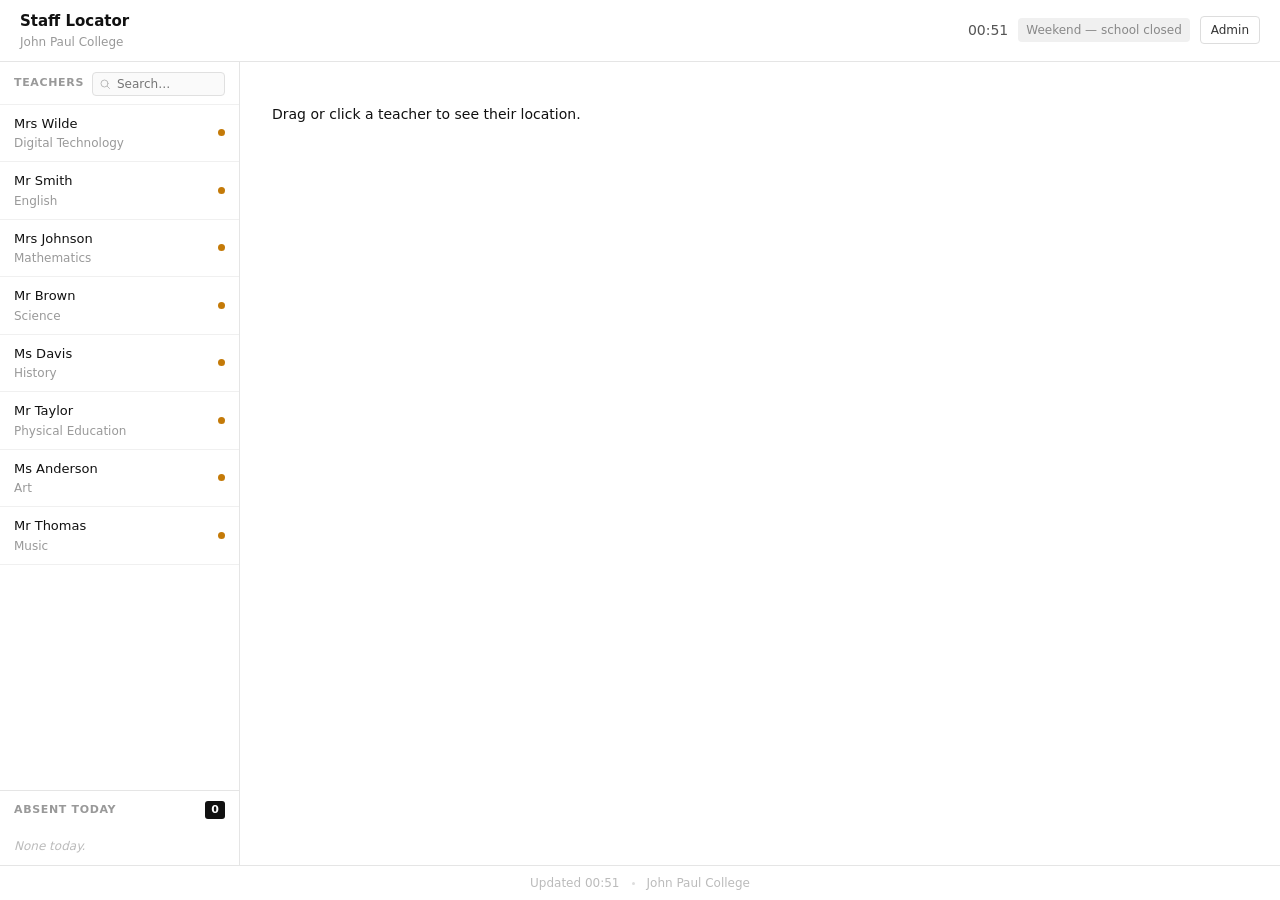
==== index.html @ c0e5c3fd "Add files via upload" ====
<!DOCTYPE html>
<html lang="en">
<head>
  <meta charset="UTF-8">
  <meta name="viewport" content="width=device-width, initial-scale=1.0">
  <title>Staff Locator — JPC</title>
  <link rel="stylesheet" href="styles.css">
</head>
<body>
  <header class="top-bar">
    <div class="brand">
      <h1>Staff Locator</h1>
      <p class="brand-sub">John Paul College</p>
    </div>
    <div class="top-actions">
      <span class="clock" id="clock">--:--</span>
      <span class="status-pill" id="period-status">Loading…</span>
      <a class="btn-admin" href="admin.html">Admin</a>
    </div>
  </header>

  <main class="layout">
    <section class="panel-left" aria-label="Faculty list">
      <div class="panel-head">
        <h2>Teachers</h2>
        <div class="search-wrap">
          <svg viewBox="0 0 24 24" width="12" height="12" fill="none" stroke="currentColor" stroke-width="2" stroke-linecap="round" stroke-linejoin="round"><circle cx="11" cy="11" r="7"/><path d="m21 21-4.3-4.3"/></svg>
          <input type="search" id="faculty-search" placeholder="Search…" aria-label="Search teachers">
        </div>
      </div>
      <ul class="faculty-list" id="faculty-list" role="list"></ul>

      <div class="absent-section">
        <div class="panel-head">
          <h2>Absent today</h2>
          <span class="count-pill" id="absent-count">0</span>
        </div>
        <ul class="absent-list" id="absent-list" role="list">
          <li class="absent-empty" id="absent-empty">None today.</li>
        </ul>
      </div>
    </section>

    <section class="panel-centre" aria-label="Teacher details" id="drop-zone">
      <div id="drop-empty">
        <p>Drag or click a teacher to see their location.</p>
      </div>
      <div class="detail-card" id="detail-card" hidden></div>
    </section>
  </main>

  <footer class="bottom-bar">
    <span>Updated <time id="updated-time">just now</time></span>
    <span class="dot" aria-hidden="true"></span>
    <span>John Paul College</span>
  </footer>

  <script src="data.js"></script>
  <script src="app.js"></script>
</body>
</html>
---- styles.css ----
*, *::before, *::after { box-sizing: border-box; }
html, body { margin: 0; padding: 0; }
body {
  font-family: system-ui, -apple-system, sans-serif;
  font-size: 14px;
  background: #fff;
  color: #111;
  min-height: 100vh;
  display: flex;
  flex-direction: column;
  line-height: 1.5;
}
h1, h2, h3 { margin: 0; font-weight: 600; }
ul { list-style: none; padding: 0; margin: 0; }
button { font-family: inherit; cursor: pointer; }
a { text-decoration: none; color: inherit; }

/* ─── Header ─── */
.top-bar {
  display: flex;
  align-items: center;
  justify-content: space-between;
  padding: 10px 20px;
  border-bottom: 1px solid #e5e5e5;
  gap: 12px;
}
.brand h1 { font-size: 15px; font-weight: 600; }
.brand-sub { font-size: 12px; color: #999; margin: 0; }
.brand-mark { display: none; }
.top-actions { display: flex; align-items: center; gap: 10px; }
.clock { font-size: 14px; color: #555; }

.status-pill {
  font-size: 12px;
  padding: 3px 8px;
  border-radius: 4px;
  background: #e8f5ee;
  color: #2a6e42;
  font-weight: 500;
}
.status-pill[data-state="break"] { background: #fdf3d8; color: #905a00; }
.status-pill[data-state="closed"] { background: #f0f0f0; color: #888; }

.btn-admin {
  display: inline-flex;
  align-items: center;
  gap: 5px;
  font-size: 12px;
  padding: 4px 10px;
  border: 1px solid #ddd;
  border-radius: 4px;
  color: #333;
  background: white;
  cursor: pointer;
}
.btn-admin:hover { background: #f5f5f5; }
.btn-admin svg { display: none; }

/* ─── Layout ─── */
.layout {
  display: flex;
  flex: 1;
  min-height: 0;
}

/* ─── Left panel ─── */
.panel-left {
  width: 240px;
  flex-shrink: 0;
  border-right: 1px solid #e5e5e5;
  display: flex;
  flex-direction: column;
}

.panel-head {
  display: flex;
  align-items: center;
  justify-content: space-between;
  padding: 10px 14px 8px;
  gap: 8px;
}
.panel-head h2 {
  font-size: 11px;
  font-weight: 600;
  color: #999;
  text-transform: uppercase;
  letter-spacing: 0.06em;
}

.search-wrap { position: relative; flex: 1; }
.search-wrap svg { position: absolute; left: 7px; top: 50%; transform: translateY(-50%); color: #bbb; }
.search-wrap input {
  width: 100%;
  padding: 4px 8px 4px 24px;
  border: 1px solid #e0e0e0;
  border-radius: 4px;
  font-size: 12px;
  font-family: inherit;
  color: #111;
  background: #fafafa;
}
.search-wrap input:focus { outline: none; border-color: #aaa; background: white; }

.faculty-list {
  flex: 1;
  overflow-y: auto;
  border-top: 1px solid #f0f0f0;
}

.faculty-card {
  display: flex;
  align-items: center;
  gap: 10px;
  padding: 9px 14px;
  border-bottom: 1px solid #f0f0f0;
  cursor: pointer;
  user-select: none;
  -webkit-user-select: none;
  touch-action: none;
}
.faculty-card:hover { background: #f7f7f7; }
.faculty-card.selected { background: #f0f0f0; }
.faculty-card.dragging { opacity: 0.35; pointer-events: none; }
.faculty-card-clone {
  position: fixed;
  z-index: 100;
  pointer-events: none;
  box-shadow: 0 4px 16px rgba(0,0,0,0.12);
  cursor: grabbing;
  background: white;
  border: 1px solid #e0e0e0;
  border-radius: 4px;
}

.fc-text { flex: 1; min-width: 0; }
.fc-name { font-weight: 500; font-size: 13px; margin: 0; }
.fc-subject { font-size: 12px; color: #999; margin: 1px 0 0; }
.fc-dot { width: 7px; height: 7px; border-radius: 50%; background: #2a6e42; flex-shrink: 0; }
.fc-dot[data-state="away"] { background: #c47a08; }
.fc-dot[data-state="absent"] { background: #dc2626; }

/* ─── Absent section (below teacher list) ─── */
.absent-section { border-top: 1px solid #e5e5e5; }

.absent-list { overflow-y: auto; }
.absent-card {
  display: flex;
  align-items: center;
  gap: 10px;
  padding: 8px 14px;
  border-bottom: 1px solid #f5f5f5;
}
.absent-card .fc-name { color: #dc2626; }
.absent-tag {
  margin-left: auto;
  font-size: 11px;
  color: #dc2626;
  font-weight: 500;
}
.absent-empty {
  padding: 10px 14px;
  font-size: 12px;
  color: #bbb;
  font-style: italic;
}

.count-pill {
  font-size: 11px;
  font-weight: 600;
  padding: 1px 6px;
  border-radius: 3px;
  background: #111;
  color: white;
}

/* ─── Detail panel ─── */
.panel-centre {
  flex: 1;
  padding: 28px 32px;
  transition: background 0.15s;
}
.panel-centre.dragover {
  background: #f5f8ff;
  outline: 2px dashed #2563eb;
  outline-offset: -8px;
}

.drop-empty {
  color: #bbb;
  font-size: 14px;
}
.drop-empty h2 { font-size: 14px; font-weight: 400; color: #bbb; margin-bottom: 4px; }
.drop-empty p { font-size: 13px; }
.drop-icon { display: none; }
.drop-empty-admin h2 { color: #bbb; font-size: 14px; font-weight: 400; text-transform: none; }
.drop-zone { display: flex; align-items: center; justify-content: center; }

.detail-card { max-width: 380px; animation: none; }
.detail-avatar { display: none; }
.detail-name { font-size: 20px; font-weight: 600; margin: 0 0 2px; }
.detail-subject { font-size: 13px; color: #999; margin: 0 0 14px; }
.detail-status-row { margin-bottom: 14px; }

.detail-pill {
  display: inline-block;
  padding: 3px 9px;
  border-radius: 4px;
  font-size: 12px;
  font-weight: 500;
  background: #e8f5ee;
  color: #2a6e42;
}
.detail-pill::before { display: none; }
.detail-pill[data-state="away"] { background: #fdf3d8; color: #905a00; }
.detail-pill[data-state="absent"] { background: #fef2f2; color: #dc2626; }

.detail-grid {
  display: flex;
  gap: 12px;
  margin-top: 2px;
}
.detail-tile {
  border: 1px solid #e5e5e5;
  border-radius: 6px;
  padding: 10px 14px;
  min-width: 90px;
}
.detail-tile .label {
  font-size: 10px;
  text-transform: uppercase;
  letter-spacing: 0.06em;
  color: #bbb;
  margin: 0 0 3px;
  font-weight: 600;
}
.detail-tile .value {
  font-size: 18px;
  font-weight: 600;
  margin: 0;
  color: #111;
}

.detail-actions { margin-top: 16px; }
.btn-clear {
  background: white;
  border: 1px solid #ddd;
  color: #888;
  padding: 5px 12px;
  border-radius: 4px;
  font-size: 12px;
}
.btn-clear:hover { background: #f5f5f5; }

/* ─── Footer ─── */
.bottom-bar {
  display: flex;
  align-items: center;
  justify-content: center;
  gap: 12px;
  padding: 8px;
  color: #bbb;
  font-size: 12px;
  border-top: 1px solid #e5e5e5;
}
.bottom-bar .dot { width: 3px; height: 3px; border-radius: 50%; background: #ddd; }

/* ─── Login ─── */
.admin-body { background: #111; color: white; }
.admin-body.logged-in { background: #fff; color: #111; }
.login-mark { display: none; }

.login-overlay {
  position: fixed;
  inset: 0;
  display: grid;
  place-items: center;
  background: #111;
  padding: 24px;
  z-index: 50;
}
.login-card {
  background: white;
  color: #111;
  padding: 28px 24px;
  border-radius: 6px;
  max-width: 340px;
  width: 100%;
  text-align: left;
  display: flex;
  flex-direction: column;
  gap: 12px;
}
.login-card h1 { font-size: 18px; text-align: center; }
.login-sub { font-size: 12px; color: #999; text-align: center; margin: -6px 0 4px; }
.field { display: flex; flex-direction: column; gap: 4px; }
.field span { font-size: 11px; font-weight: 600; color: #777; text-transform: uppercase; letter-spacing: 0.05em; }
.field input {
  padding: 8px 10px;
  border: 1px solid #ddd;
  border-radius: 4px;
  font-size: 14px;
  font-family: inherit;
  color: #111;
}
.field input:focus { outline: none; border-color: #555; }
.login-error { color: #dc2626; font-size: 12px; background: #fef2f2; padding: 7px 10px; border-radius: 4px; }
.login-hint { font-size: 11px; color: #bbb; text-align: center; }
.login-hint code { background: #f0f0f0; padding: 1px 4px; border-radius: 3px; font-size: 11px; }

/* ─── Buttons ─── */
.btn {
  display: inline-flex; align-items: center; gap: 6px;
  padding: 6px 12px;
  border-radius: 4px;
  font-size: 13px;
  font-weight: 500;
  border: 1px solid #ddd;
  cursor: pointer;
  background: white;
  color: #333;
}
.btn:hover { background: #f5f5f5; }
.btn-primary { background: #111; color: white; border-color: #111; width: 100%; justify-content: center; padding: 10px; font-size: 14px; }
.btn-primary:hover { background: #333; }
.btn-secondary { background: white; color: #333; border-color: #ddd; }
.btn-ghost { background: transparent; color: #777; border-color: #ddd; }
.btn-large { padding: 10px 16px; font-size: 14px; }
.btn svg { display: none; }

/* ─── Admin layout ─── */
.admin-bar { background: white; }
.brand-mark-admin { display: none; }
.admin-layout { flex: 1; display: flex; }
.admin-centre { padding: 16px; display: flex; flex-direction: column; }
.drop-zone-title { font-weight: 600; margin: 0 0 4px; }
.drop-zone-hint  { font-size: 12px; color: #bbb; margin: 0; }

.panel-right {
  width: 240px;
  flex-shrink: 0;
  border-left: 1px solid #e5e5e5;
  display: flex;
  flex-direction: column;
}
.panel-hint { font-size: 12px; color: #bbb; padding: 0 14px 8px; font-style: italic; }

.drop-zone-admin {
  flex: 1;
  border: 2px dashed #e0e0e0;
  border-radius: 6px;
  margin: 12px;
  display: flex;
  align-items: center;
  justify-content: center;
  text-align: center;
  color: #ccc;
  padding: 20px;
  transition: all 0.15s;
}
.drop-zone-admin.dragover {
  border-color: #dc2626;
  background: #fef2f2;
  color: #dc2626;
}

.remove-btn {
  background: transparent;
  border: none;
  color: #dc2626;
  font-size: 11px;
  padding: 2px 6px;
  border-radius: 3px;
  cursor: pointer;
  margin-left: auto;
}
.remove-btn:hover { background: #fef2f2; }

/* ─── Empty / helper states ─── */
.empty-hint {
  padding: 12px 14px;
  font-size: 12px;
  color: #bbb;
  font-style: italic;
}

.detail-away {
  font-size: 13px;
  color: #999;
  margin: 2px 0 0;
}

/* ─── Admin list helpers ─── */
.list-divider {
  padding: 8px 14px;
  font-size: 11px;
  font-weight: 600;
  color: #bbb;
  text-transform: uppercase;
  letter-spacing: .06em;
  border-top: 1px solid #e5e5e5;
  margin-top: 4px;
}

.faculty-card-absent { opacity: 0.5; }
.faculty-card-absent .fc-name { color: #dc2626; }

.btn-sm { font-size: 12px; padding: 4px 10px; }

.fc-actions { display: flex; align-items: center; gap: 6px; flex-shrink: 0; }

.btn-remove {
  padding: 3px 7px;
  font-size: 14px;
  line-height: 1;
  color: #dc2626;
  border-color: #fca5a5;
}
.btn-remove:hover { background: #fef2f2; border-color: #dc2626; }

/* ─── Add teacher form ─── */
.admin-add-section {
  margin-top: 16px;
  padding-top: 16px;
  border-top: 1px solid #e5e5e5;
}
.admin-section-heading {
  font-size: 11px;
  font-weight: 600;
  color: #999;
  text-transform: uppercase;
  letter-spacing: 0.06em;
  margin-bottom: 12px;
}
.add-teacher-form {
  display: flex;
  flex-direction: column;
  gap: 10px;
  max-width: 320px;
}

/* ─── Undo toast ─── */
#sl-toast {
  position: fixed;
  bottom: 20px;
  left: 50%;
  transform: translateX(-50%) translateY(80px);
  background: #111;
  color: white;
  padding: 10px 16px;
  border-radius: 6px;
  font-size: 13px;
  display: flex;
  align-items: center;
  gap: 12px;
  box-shadow: 0 4px 16px rgba(0,0,0,.2);
  transition: transform .2s ease;
  z-index: 200;
  pointer-events: none;
  white-space: nowrap;
}
#sl-toast.visible {
  transform: translateX(-50%) translateY(0);
  pointer-events: auto;
}
#sl-toast button {
  background: transparent;
  border: 1px solid rgba(255,255,255,.35);
  color: white;
  padding: 3px 8px;
  border-radius: 4px;
  font-size: 12px;
  cursor: pointer;
  font-family: inherit;
}
#sl-toast button:hover { background: rgba(255,255,255,.1); }

/* ─── Responsive ─── */
@media (max-width: 640px) {
  .top-bar { padding: 8px 12px; gap: 8px; }
  .brand-sub { display: none; }
  .clock { display: none; }

  .layout, .admin-layout { flex-direction: column; }
  .panel-left, .panel-right { width: 100%; border-right: none; border-left: none; border-bottom: 1px solid #e5e5e5; }
  .faculty-list { max-height: 40vh; }
  .absent-section { max-height: 30vh; overflow-y: auto; }
  .panel-centre { padding: 16px; }

  .admin-centre { overflow-y: auto; }
  .add-teacher-form { max-width: 100%; }
}

:focus-visible { outline: 2px solid #2563eb; outline-offset: 2px; }
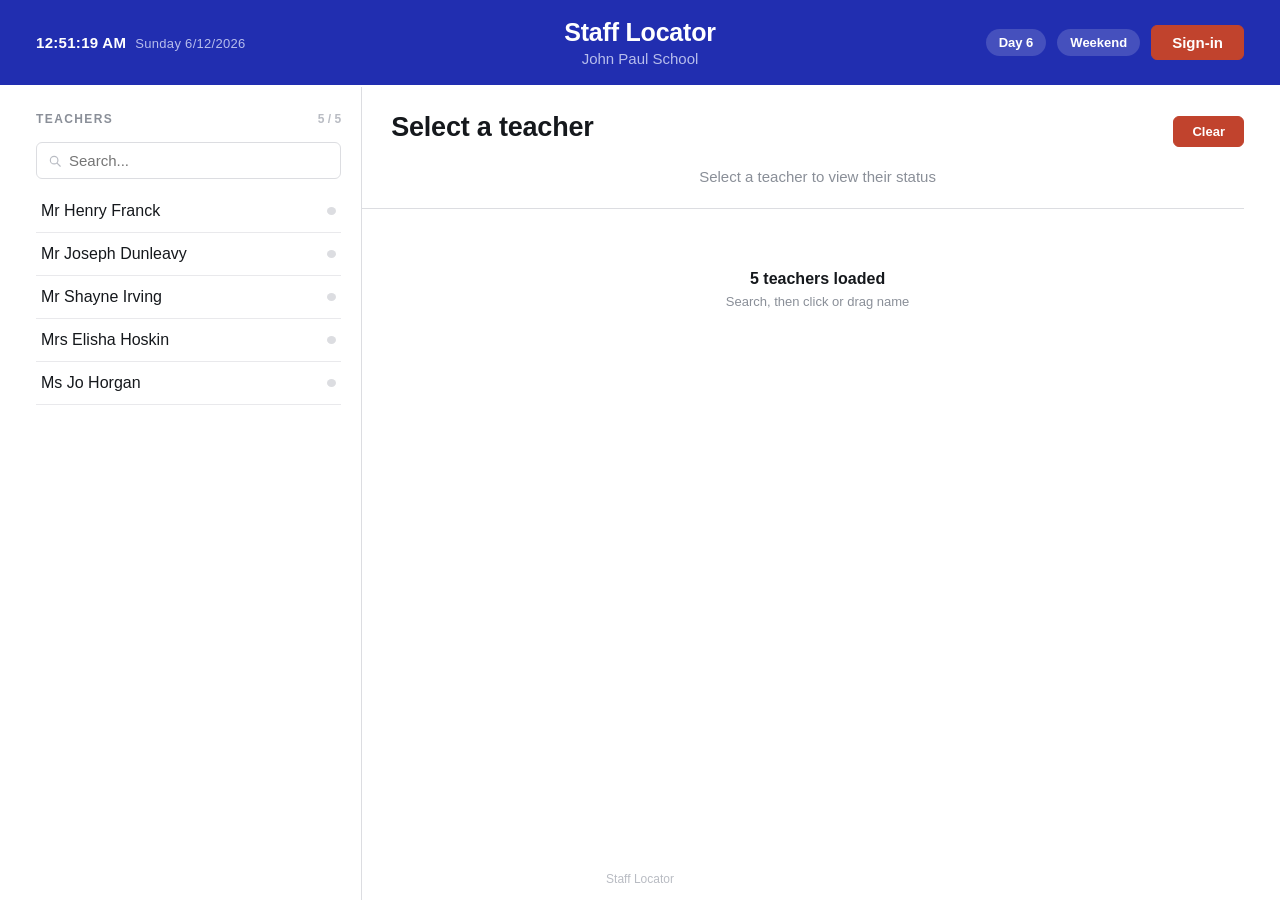
==== commit 334e59d4: "Add files via upload" ====
--- a/index.html
+++ b/index.html
@@ -1,61 +1,81 @@
 <!DOCTYPE html>
 <html lang="en">
 <head>
-  <meta charset="UTF-8">
-  <meta name="viewport" content="width=device-width, initial-scale=1.0">
-  <title>Staff Locator — JPC</title>
-  <link rel="stylesheet" href="styles.css">
+    <meta charset="UTF-8" />
+    <meta name="viewport" content="width=device-width, initial-scale=1.0" />
+    <title>Staff Locator</title>
+    <link rel="stylesheet" href="main.css" />
 </head>
+
 <body>
-  <header class="top-bar">
-    <div class="brand">
-      <h1>Staff Locator</h1>
-      <p class="brand-sub">John Paul College</p>
+    <div class="app-shell">
+        <!-- Header -->
+        <div class="header">
+            <div class="header-left">
+                <div class="header-clock">
+                    <span class="clock" id="liveClock">--:--:--</span>
+                    <span class="date" id="dayDateDisplay"></span>
+                </div>
+            </div>
+            <div class="header-center">
+                <h1>Staff Locator</h1>
+                <p class="header-sub">John Paul School</p>
+            </div>
+            <div class="header-right">
+                <span class="pill pill-neutral" id="headerDayBadge">Day –</span>
+                <span class="pill pill-neutral" id="headerStatusBadge">—</span>
+                <button class="login-btn" id="loginBtn">Login</button>
+            </div>
+        </div>
+
+        <div class="page-content">
+            <!-- Dashboard -->
+            <div class="dashboard">
+                <!-- Left Panel -->
+                <div class="teacher-panel">
+                    <div class="panel-title">
+                        Teachers
+                        <span class="count" id="teacherCount"></span>
+                    </div>
+                    <div class="search-box">
+                        <svg class="search-icon" viewBox="0 0 24 24" width="14" height="14" aria-hidden="true">
+                            <circle cx="10.5" cy="10.5" r="6.5" fill="none" stroke="currentColor" stroke-width="2" />
+                            <line x1="15.5" y1="15.5" x2="21" y2="21" stroke="currentColor" stroke-width="2" stroke-linecap="round" />
+                        </svg>
+                        <input type="text" id="searchInput" placeholder="Search..." />
+                        <button class="clear" id="clearSearchBtn">×</button>
+                    </div>
+                    <div class="teacher-list" id="teacherListContainer">
+                        <div class="loading">Loading teachers...</div>
+                    </div>
+                </div>
+
+                <!-- Right Panel -->
+                <div class="timetable-panel" id="dropZonePanel">
+                    <div class="timetable-header">
+                        <div class="selected" id="selectedTeacherName">Select a teacher</div>
+                        <button class="clear-btn" id="clearListBtn">Clear</button>
+                    </div>
+
+                    <div class="status" id="statusDisplay">
+                        <div class="empty">Select a teacher to view their status</div>
+                    </div>
+
+                    <div class="timetable-list" id="timetableView">
+                        <div class="drop-msg">
+                            <div class="main">Click or drag a teacher to view timetable</div>
+                        </div>
+                    </div>
+                </div>
+            </div>
+
+            <!-- Footer -->
+            <footer>
+                Staff Locator
+            </footer>
+        </div>
     </div>
-    <div class="top-actions">
-      <span class="clock" id="clock">--:--</span>
-      <span class="status-pill" id="period-status">Loading…</span>
-      <a class="btn-admin" href="admin.html">Admin</a>
-    </div>
-  </header>
 
-  <main class="layout">
-    <section class="panel-left" aria-label="Faculty list">
-      <div class="panel-head">
-        <h2>Teachers</h2>
-        <div class="search-wrap">
-          <svg viewBox="0 0 24 24" width="12" height="12" fill="none" stroke="currentColor" stroke-width="2" stroke-linecap="round" stroke-linejoin="round"><circle cx="11" cy="11" r="7"/><path d="m21 21-4.3-4.3"/></svg>
-          <input type="search" id="faculty-search" placeholder="Search…" aria-label="Search teachers">
-        </div>
-      </div>
-      <ul class="faculty-list" id="faculty-list" role="list"></ul>
-
-      <div class="absent-section">
-        <div class="panel-head">
-          <h2>Absent today</h2>
-          <span class="count-pill" id="absent-count">0</span>
-        </div>
-        <ul class="absent-list" id="absent-list" role="list">
-          <li class="absent-empty" id="absent-empty">None today.</li>
-        </ul>
-      </div>
-    </section>
-
-    <section class="panel-centre" aria-label="Teacher details" id="drop-zone">
-      <div id="drop-empty">
-        <p>Drag or click a teacher to see their location.</p>
-      </div>
-      <div class="detail-card" id="detail-card" hidden></div>
-    </section>
-  </main>
-
-  <footer class="bottom-bar">
-    <span>Updated <time id="updated-time">just now</time></span>
-    <span class="dot" aria-hidden="true"></span>
-    <span>John Paul College</span>
-  </footer>
-
-  <script src="data.js"></script>
-  <script src="app.js"></script>
+    <script src="main.js"></script>
 </body>
 </html>
--- a/main.css
+++ b/main.css
@@ -0,0 +1,742 @@
+:root {
+    --page-bg: #212eb0;
+    --on-blue-text: #ffffff;
+    --on-blue-muted: #b7bdec;
+
+    --card-bg: #ffffff;
+    --text: #15181c;
+    --muted: #8a8f98;
+    --faint: #b9bcc3;
+    --line: #e9e9ec;
+    --line-strong: #dcdde1;
+
+    --blue-bg: #e8f0fe;
+    --blue-text: #2856c7;
+
+    --green-bg: #e3f6ea;
+    --green-text: #1f8a4c;
+
+    --amber-bg: #fdf1d9;
+    --amber-text: #a9711a;
+
+    --red-bg: #fde6e2;
+    --red-text: #c1432d;
+
+    --neutral-bg: #f1f1f3;
+
+    --radius: 6px;
+    --pc-pad-x: 36px;
+    --font: Arial, Helvetica, sans-serif;
+}
+
+* {
+    margin: 0;
+    padding: 0;
+    box-sizing: border-box;
+}
+
+html,
+body {
+    height: 100%;
+}
+
+html {
+    background: #ffffff;
+}
+
+body {
+    background: #ffffff;
+    font-family: var(--font);
+    padding: 0;
+    margin: 0;
+    color: var(--text);
+}
+
+.app-shell {
+    position: fixed;
+    top: 0;
+    left: 0;
+    right: 0;
+    bottom: 0;
+    display: flex;
+    flex-direction: column;
+    background: #ffffff;
+    overflow-y: auto;
+}
+
+.page-content {
+    position: relative;
+    flex: 1;
+    display: flex;
+    flex-direction: column;
+    min-height: 0;
+    padding: 0 var(--pc-pad-x) 0;
+}
+
+/* ===== HEADER ===== */
+.header {
+    display: flex;
+    justify-content: space-between;
+    align-items: center;
+    flex-shrink: 0;
+    background: var(--page-bg);
+    color: var(--on-blue-text);
+    padding: 18px 36px;
+    border-bottom: 2px solid #ffffff;
+}
+.header-left {
+    display: flex;
+    align-items: center;
+    gap: 11px;
+    flex: 1;
+}
+.header-clock {
+    display: flex;
+    align-items: baseline;
+    gap: 9px;
+}
+.header-clock .clock {
+    font-size: 15px;
+    font-weight: 600;
+    letter-spacing: 0.3px;
+    color: var(--on-blue-text);
+}
+.header-clock .date {
+    font-size: 13px;
+    font-weight: 400;
+    letter-spacing: 0.3px;
+    color: var(--on-blue-muted);
+}
+.header-center {
+    flex: 1;
+    text-align: center;
+}
+.header-center h1 {
+    font-size: 25px;
+    font-weight: 800;
+    letter-spacing: -0.2px;
+    color: var(--on-blue-text);
+}
+.header-center .header-sub {
+    font-size: 15px;
+    color: var(--on-blue-muted);
+    margin-top: 3px;
+}
+.header-right {
+    flex: 1;
+    display: flex;
+    justify-content: flex-end;
+    align-items: center;
+    gap: 11px;
+}
+.pill {
+    font-size: 13px;
+    font-weight: 600;
+    padding: 6px 13px;
+    border-radius: 14px;
+    white-space: nowrap;
+}
+.pill-neutral { background: rgba(255, 255, 255, 0.16); color: var(--on-blue-text); }
+.pill-amber { background: var(--amber-bg); color: var(--amber-text); }
+.pill-green { background: var(--green-bg); color: var(--green-text); }
+.pill-red { background: var(--red-bg); color: var(--red-text); }
+.login-btn {
+    background: var(--red-text);
+    color: #ffffff;
+    border: 1px solid var(--red-text);
+    padding: 8px 20px;
+    border-radius: var(--radius);
+    font-size: 15px;
+    font-weight: 600;
+    cursor: pointer;
+    font-family: var(--font);
+    transition: opacity 0.15s ease;
+}
+.login-btn:hover {
+    opacity: 0.85;
+}
+
+/* ===== DASHBOARD ===== */
+.dashboard {
+    display: flex;
+    gap: 0;
+    flex: 1;
+    min-height: 0;
+}
+
+/* ===== LEFT PANEL ===== */
+.teacher-panel {
+    flex: 0 0 27%;
+    min-width: 224px;
+    display: flex;
+    flex-direction: column;
+    overflow: hidden;
+    border-right: 1px solid var(--line-strong);
+    padding-top: 25px;
+    padding-right: 20px;
+    padding-bottom: 36px;
+    color: var(--text);
+}
+.panel-title {
+    padding: 0 0 16px;
+    font-weight: 700;
+    font-size: 12px;
+    letter-spacing: 1.4px;
+    text-transform: uppercase;
+    color: var(--muted);
+    display: flex;
+    justify-content: space-between;
+    align-items: center;
+    flex-shrink: 0;
+}
+.panel-title .count {
+    font-size: 12px;
+    font-weight: 600;
+    letter-spacing: 0;
+    text-transform: none;
+    color: var(--faint);
+}
+.search-box {
+    margin-bottom: 11px;
+    display: flex;
+    align-items: center;
+    gap: 7px;
+    border: 1px solid var(--line-strong);
+    border-radius: var(--radius);
+    padding: 0 11px;
+    flex-shrink: 0;
+}
+.search-box .search-icon {
+    color: var(--faint);
+    flex-shrink: 0;
+}
+.search-box input {
+    flex: 1;
+    padding: 9px 0;
+    font-size: 15px;
+    border: none;
+    outline: none;
+    font-family: var(--font);
+    background: transparent;
+    color: var(--text);
+}
+.search-box .clear {
+    background: transparent;
+    border: none;
+    color: var(--faint);
+    cursor: pointer;
+    font-size: 18px;
+    display: none;
+}
+.search-box .clear.visible {
+    display: block;
+}
+.teacher-list {
+    flex: 1;
+    overflow-y: auto;
+}
+.teacher-list::-webkit-scrollbar {
+    width: 5px;
+}
+.teacher-list::-webkit-scrollbar-thumb {
+    background: var(--line-strong);
+    border-radius: 4px;
+}
+
+/* ===== TEACHER ITEMS ===== */
+.teacher {
+    padding: 12px 5px;
+    cursor: pointer;
+    border-bottom: 1px solid var(--line);
+    display: flex;
+    align-items: center;
+    gap: 9px;
+    font-size: 16px;
+}
+.teacher:hover {
+    background: #fafafb;
+}
+.teacher.active {
+    background: #fafafb;
+}
+.teacher.active .name {
+    font-weight: 700;
+}
+.teacher.absent .name {
+    text-decoration: line-through;
+    color: var(--red-text);
+}
+.teacher .drag {
+    display: none;
+}
+.teacher .name {
+    flex: 1;
+    font-weight: 500;
+}
+
+/* ===== STATUS DOT ===== */
+.status-dot {
+    width: 9px;
+    height: 8px;
+    border-radius: 50%;
+    flex-shrink: 0;
+    background: var(--faint);
+}
+.status-dot.teaching { background: #2fab63; }
+.status-dot.free { background: var(--line-strong); }
+.status-dot.away { background: #e0a328; }
+.status-dot.absent { background: var(--red-text); }
+.status-dot.weekend,
+.status-dot.not-timetabled { background: var(--line-strong); }
+
+/* ===== TOGGLE ===== */
+.toggle-sm {
+    background: transparent;
+    border: 1px solid var(--line-strong);
+    border-radius: 4px;
+    padding: 0 7px;
+    cursor: pointer;
+    font-size: 11px;
+    color: var(--muted);
+}
+.toggle-sm:hover {
+    background: var(--neutral-bg);
+}
+.toggle-sm.absent {
+    background: var(--red-bg);
+    border-color: var(--red-text);
+    color: var(--red-text);
+}
+
+/* ===== RIGHT PANEL ===== */
+.timetable-panel {
+    flex: 1;
+    display: flex;
+    flex-direction: column;
+    overflow: hidden;
+    --tp-pad-left: 29px;
+    padding-top: 25px;
+    padding-left: var(--tp-pad-left);
+    padding-bottom: 36px;
+    color: var(--text);
+}
+.timetable-header {
+    padding-bottom: 16px;
+    display: flex;
+    justify-content: space-between;
+    align-items: baseline;
+    flex-shrink: 0;
+}
+.timetable-header .selected {
+    font-size: 27px;
+    font-weight: 800;
+    letter-spacing: -0.2px;
+}
+.timetable-header .clear-btn {
+    background: var(--red-text);
+    color: #ffffff;
+    border: 1px solid var(--red-text);
+    padding: 7px 18px;
+    border-radius: var(--radius);
+    font-size: 13px;
+    font-weight: 600;
+    cursor: pointer;
+    font-family: var(--font);
+}
+.timetable-header .clear-btn:hover {
+    opacity: 0.85;
+}
+
+/* ===== STATUS DISPLAY ===== */
+.status {
+    margin: 0 calc(-1 * var(--pc-pad-x)) 0 calc(-1 * var(--tp-pad-left));
+    padding: 0 var(--pc-pad-x) 18px var(--tp-pad-left);
+    border-bottom: 1px solid var(--line-strong);
+    flex-shrink: 0;
+    min-height: 40px;
+}
+.status .empty {
+    color: var(--muted);
+    font-size: 15px;
+    padding: 5px 0;
+}
+.status .badge-lg {
+    display: inline-block;
+    padding: 7px 18px;
+    border-radius: 16px;
+    font-weight: 600;
+    font-size: 15px;
+}
+.status .details {
+    display: flex;
+    gap: 27px;
+    margin-top: 13px;
+    flex-wrap: wrap;
+}
+.status .details .item {
+    display: flex;
+    flex-direction: column;
+    gap: 4px;
+}
+.status .details .item .label {
+    font-size: 11px;
+    font-weight: 700;
+    color: var(--faint);
+    text-transform: uppercase;
+    letter-spacing: 0.8px;
+}
+.status .details .item .value.class {
+    font-size: 17px;
+    font-weight: 700;
+}
+.status .details .item .value.room {
+    display: inline-block;
+    font-size: 15px;
+    font-weight: 600;
+    background: var(--blue-bg);
+    color: var(--blue-text);
+    padding: 4px 12px;
+    border-radius: 12px;
+}
+.status .msg {
+    font-size: 15px;
+    color: var(--muted);
+    margin-top: 9px;
+}
+
+/* ===== TIMETABLE LIST ===== */
+.timetable-list {
+    flex: 1;
+    overflow-y: auto;
+    padding-top: 16px;
+}
+.timetable-list::-webkit-scrollbar {
+    width: 5px;
+}
+.timetable-list::-webkit-scrollbar-thumb {
+    background: var(--line-strong);
+    border-radius: 4px;
+}
+.day-header {
+    font-size: 12px;
+    font-weight: 700;
+    letter-spacing: 1.4px;
+    text-transform: uppercase;
+    color: var(--faint);
+    padding-bottom: 11px;
+}
+
+/* ===== LESSON ROWS ===== */
+.lesson {
+    display: grid;
+    grid-template-columns: 94px 123px 1fr auto auto;
+    gap: 11px;
+    align-items: center;
+    margin: 0 calc(-1 * var(--pc-pad-x)) 0 calc(-1 * var(--tp-pad-left));
+    padding: 11px var(--pc-pad-x) 11px var(--tp-pad-left);
+    border-bottom: 1px solid var(--line);
+    font-size: 16px;
+}
+.lesson:last-child {
+    border-bottom: none;
+}
+.lesson .period {
+    font-weight: 600;
+    font-size: 15px;
+}
+.lesson .time {
+    color: var(--faint);
+    font-size: 13px;
+}
+.lesson .class {
+    font-weight: 600;
+}
+.lesson .room {
+    display: inline-block;
+    font-size: 13px;
+    font-weight: 600;
+    background: var(--blue-bg);
+    color: var(--blue-text);
+    padding: 3px 11px;
+    border-radius: 10px;
+    justify-self: start;
+}
+.lesson .break {
+    color: var(--faint);
+    font-style: italic;
+    font-weight: 400;
+}
+.lesson .class.is-free,
+.lesson .room.is-free {
+    color: var(--faint);
+    font-weight: 400;
+}
+.lesson .cur-badge {
+    background: var(--green-bg);
+    color: var(--green-text);
+    padding: 3px 11px;
+    border-radius: 10px;
+    font-size: 12px;
+    font-weight: 700;
+}
+.lesson.absent {
+    opacity: 0.55;
+}
+.lesson .away-badge {
+    background: var(--red-bg);
+    color: var(--red-text);
+    padding: 3px 11px;
+    border-radius: 10px;
+    font-size: 12px;
+    font-weight: 700;
+}
+
+/* ===== PERIOD PICKER ===== */
+.period-picker {
+    padding-top: 5px;
+}
+.period-picker-label {
+    font-size: 15px;
+    color: var(--muted);
+    margin-bottom: 13px;
+}
+.period-grid {
+    display: grid;
+    grid-template-columns: repeat(auto-fill, minmax(134px, 1fr));
+    gap: 9px;
+}
+.period-chip {
+    display: flex;
+    align-items: center;
+    gap: 9px;
+    background: var(--card-bg);
+    border: 1px solid var(--line-strong);
+    border-radius: var(--radius);
+    padding: 10px 13px;
+    font-size: 15px;
+    font-weight: 600;
+    font-family: var(--font);
+    color: var(--text);
+    cursor: pointer;
+    text-align: left;
+}
+.period-chip:hover {
+    background: var(--neutral-bg);
+}
+.period-chip .chip-check {
+    width: 18px;
+    height: 16px;
+    border-radius: 4px;
+    border: 1px solid var(--line-strong);
+    flex-shrink: 0;
+    display: flex;
+    align-items: center;
+    justify-content: center;
+    font-size: 12px;
+    color: #fff;
+}
+.period-chip.absent {
+    background: var(--red-bg);
+    border-color: var(--red-text);
+    color: var(--red-text);
+}
+.period-chip.absent .chip-check {
+    background: var(--red-text);
+    border-color: var(--red-text);
+}
+.period-picker-actions {
+    display: flex;
+    gap: 18px;
+    margin-top: 16px;
+}
+.link-btn {
+    background: transparent;
+    border: none;
+    color: var(--blue-text);
+    font-size: 15px;
+    font-weight: 600;
+    font-family: var(--font);
+    cursor: pointer;
+    padding: 0;
+}
+.link-btn:hover {
+    text-decoration: underline;
+}
+
+/* ===== DROP ZONE ===== */
+.drop-highlight {
+    background: var(--green-bg);
+}
+.drop-msg {
+    text-align: center;
+    padding: 45px 18px;
+    color: var(--muted);
+}
+.drop-msg .main {
+    font-size: 16px;
+    font-weight: 600;
+    color: var(--text);
+}
+.drop-msg .sub {
+    font-size: 13px;
+    margin-top: 6px;
+    color: var(--muted);
+}
+
+/* ===== FOOTER ===== */
+footer {
+    position: absolute;
+    left: 0;
+    right: 0;
+    bottom: 9px;
+    text-align: center;
+    padding: 5px;
+    font-size: 12px;
+    color: var(--faint);
+    pointer-events: none;
+}
+
+/* ===== MISC ===== */
+.loading,
+.no-results,
+.empty {
+    text-align: center;
+    padding: 27px;
+    color: var(--muted);
+    font-size: 15px;
+}
+
+/* ===== RESPONSIVE ===== */
+@media (max-width: 800px) {
+    :root {
+        --pc-pad-x: 20px;
+    }
+    .page-content {
+        padding: 18px var(--pc-pad-x);
+    }
+    .header {
+        padding: 16px 20px;
+    }
+    .header-clock .date {
+        display: none;
+    }
+    .header-center h1 {
+        font-size: 21px;
+    }
+    .teacher-panel {
+        flex: 0 0 32%;
+        min-width: 179px;
+    }
+    .lesson {
+        grid-template-columns: 72px 90px 1fr auto;
+        font-size: 15px;
+    }
+    .timetable-header .selected {
+        font-size: 21px;
+    }
+}
+
+@media (max-width: 650px) {
+    :root {
+        --pc-pad-x: 16px;
+    }
+    body {
+        padding: 0;
+    }
+    .page-content {
+        padding: 16px;
+    }
+    .header {
+        padding: 16px;
+        flex-wrap: wrap;
+        justify-content: center;
+        gap: 7px;
+    }
+    .header-left {
+        order: 1;
+        flex: 0 0 auto;
+    }
+    .header-center {
+        order: 0;
+        flex: 0 0 100%;
+    }
+    .header-right {
+        order: 2;
+        flex: 0 0 auto;
+        flex-wrap: wrap;
+        gap: 9px;
+    }
+    .header-clock .date {
+        display: none;
+    }
+    .dashboard {
+        flex-direction: column;
+        flex: none;
+        min-height: 450px;
+        gap: 16px;
+    }
+    .teacher-panel {
+        flex: none;
+        max-height: 200px;
+        min-width: auto;
+        border-right: none;
+        border-bottom: 1px solid var(--line-strong);
+        padding-right: 0;
+        padding-bottom: 16px;
+    }
+    .timetable-panel {
+        flex: none;
+        min-height: 280px;
+        --tp-pad-left: 0px;
+        padding-left: 0;
+        padding-top: 16px;
+    }
+    .timetable-header {
+        flex-direction: column;
+        gap: 9px;
+        align-items: flex-start;
+    }
+    .timetable-header .selected {
+        font-size: 20px;
+    }
+    .status .details {
+        gap: 16px;
+    }
+    .lesson {
+        grid-template-columns: 56px 72px 1fr auto;
+        gap: 7px;
+        font-size: 13px;
+        padding: 9px 0;
+    }
+    .teacher-list {
+        max-height: 130px;
+    }
+    .drop-msg {
+        padding: 25px 13px;
+    }
+    .teacher {
+        padding: 10px 3px;
+        font-size: 15px;
+    }
+    footer {
+        font-size: 11px;
+    }
+}
+
+@media (max-width: 400px) {
+    .status .details {
+        flex-direction: column;
+        gap: 9px;
+    }
+    .timetable-header .selected {
+        font-size: 18px;
+    }
+    .lesson {
+        grid-template-columns: 45px 60px 1fr auto;
+        gap: 6px;
+        font-size: 12px;
+    }
+    .header-center h1 {
+        font-size: 19px;
+    }
+}
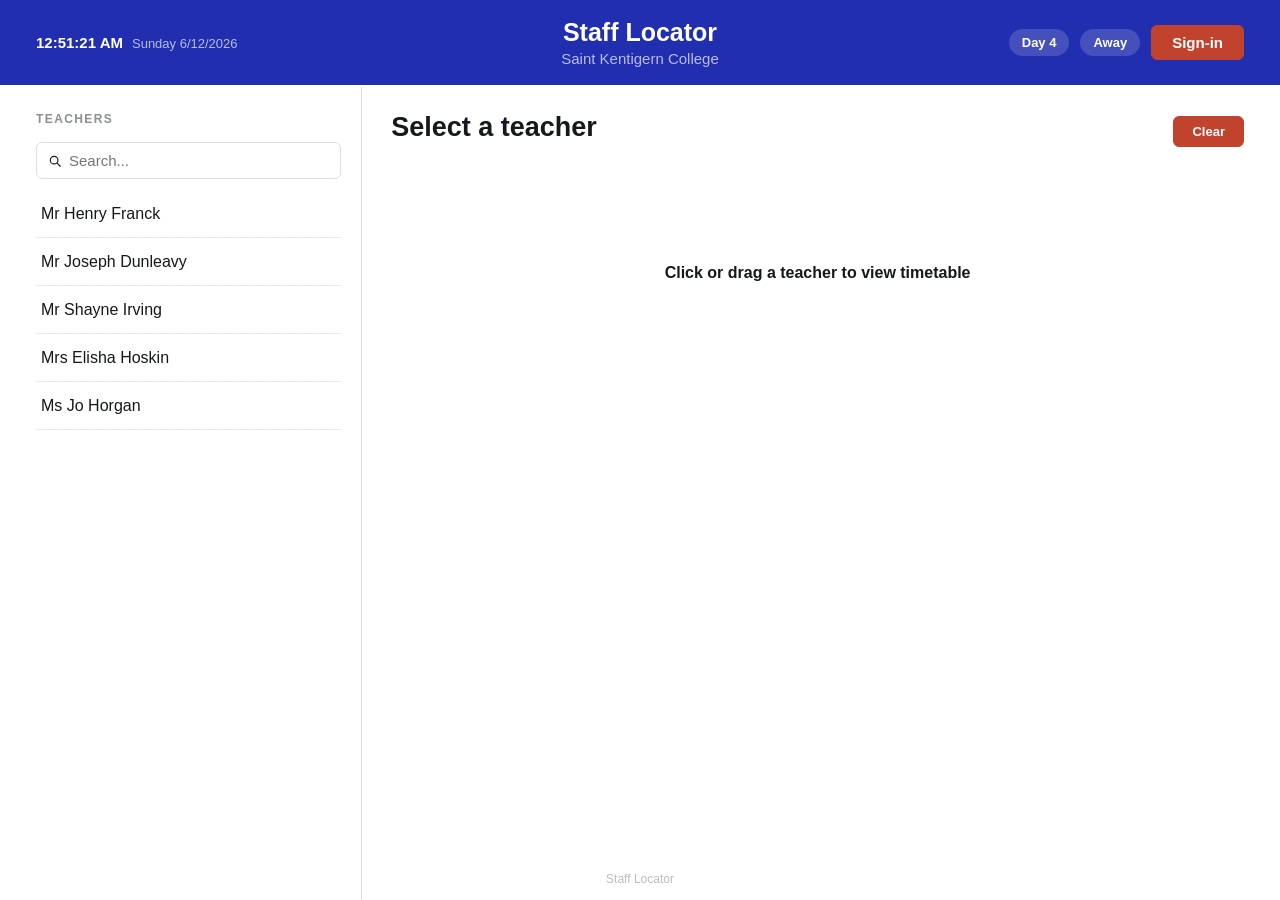
==== commit c960c22a: "Add files via upload" ====
--- a/index.html
+++ b/index.html
@@ -1,26 +1,36 @@
 <!DOCTYPE html>
 <html lang="en">
 <head>
+    <!-- encoding method -->
     <meta charset="UTF-8" />
+    <!-- settings for the responsive size-->
     <meta name="viewport" content="width=device-width, initial-scale=1.0" />
+    <!-- title-->
     <title>Staff Locator</title>
-    <link rel="stylesheet" href="main.css" />
+    <!-- link for css-->
+    <link rel="stylesheet" href="index.css" />
 </head>
 
 <body>
+    <!-- main container -->
     <div class="app-shell">
         <!-- Header -->
         <div class="header">
+            <!-- left side of header:clock -->
             <div class="header-left">
                 <div class="header-clock">
                     <span class="clock" id="liveClock">--:--:--</span>
                     <span class="date" id="dayDateDisplay"></span>
                 </div>
             </div>
+
+            <!-- center of header:school name and title -->
             <div class="header-center">
                 <h1>Staff Locator</h1>
-                <p class="header-sub">John Paul School</p>
+                <p class="header-sub">Saint Kentigern College</p>
             </div>
+
+            <!-- right side of hearer: status and login -->
             <div class="header-right">
                 <span class="pill pill-neutral" id="headerDayBadge">Day –</span>
                 <span class="pill pill-neutral" id="headerStatusBadge">—</span>
@@ -28,14 +38,13 @@
             </div>
         </div>
 
+        <!-- main content -->
         <div class="page-content">
-            <!-- Dashboard -->
             <div class="dashboard">
-                <!-- Left Panel -->
+                <!-- left side: teachers list -->
                 <div class="teacher-panel">
                     <div class="panel-title">
                         Teachers
-                        <span class="count" id="teacherCount"></span>
                     </div>
                     <div class="search-box">
                         <svg class="search-icon" viewBox="0 0 24 24" width="14" height="14" aria-hidden="true">
@@ -50,17 +59,20 @@
                     </div>
                 </div>
 
-                <!-- Right Panel -->
+                <!-- left side: teachers timetable -->
                 <div class="timetable-panel" id="dropZonePanel">
+                    <!-- teachers timetable header and clear button -->
                     <div class="timetable-header">
                         <div class="selected" id="selectedTeacherName">Select a teacher</div>
                         <button class="clear-btn" id="clearListBtn">Clear</button>
                     </div>
 
+                    <!-- teacher's current status-->
                     <div class="status" id="statusDisplay">
-                        <div class="empty">Select a teacher to view their status</div>
+
                     </div>
 
+                    <!-- teachers timetable-->
                     <div class="timetable-list" id="timetableView">
                         <div class="drop-msg">
                             <div class="main">Click or drag a teacher to view timetable</div>
@@ -76,6 +88,7 @@
         </div>
     </div>
 
-    <script src="main.js"></script>
+    <!-- javascript link-->
+    <script src="index.js"></script>
 </body>
 </html>
--- a/index.css
+++ b/index.css
@@ -0,0 +1,820 @@
+/* ============================================================
+   COLORS AND SETTINGS
+   ============================================================ */
+:root {
+    /* Main colors */
+    --page-bg: #212eb0;
+    --on-blue-text: #ffffff;
+    --on-blue-muted: #b7bdec;
+
+    /* Text and backgrounds */
+    --card-bg: #ffffff;
+    --text: #15181c;
+    --muted: #8a8f98;
+    --faint: #b9bcc3;
+    --line: #e9e9ec;
+    --line-strong: #dcdde1;
+
+    /* Status colors */
+    --blue-bg: #e8f0fe;
+    --blue-text: #2856c7;
+    --green-bg: #e3f6ea;
+    --green-text: #1f8a4c;
+    --red-bg: #fde6e2;
+    --red-text: #c1432d;
+    --neutral-bg: #f1f1f3;
+    --neutral-text: #5a5f6b;
+
+    /* Sizes */
+    --radius: 6px;
+    --pc-pad-x: 36px;
+    --font: Arial, Helvetica, sans-serif;
+}
+
+/* ============================================================
+   RESET - Remove default browser styles
+   ============================================================ */
+* {
+    margin: 0;
+    padding: 0;
+    box-sizing: border-box;
+}
+
+/* ============================================================
+   BODY - Page background
+   ============================================================ */
+html,
+body {
+    height: 100%;
+    background: #ffffff;
+    font-family: var(--font);
+    color: var(--text);
+}
+
+/* ============================================================
+   APP SHELL - Main container
+   ============================================================ */
+.app-shell {
+    position: fixed;
+    top: 0;
+    left: 0;
+    right: 0;
+    bottom: 0;
+    display: flex;
+    flex-direction: column;
+    background: #ffffff;
+    overflow-y: auto;
+}
+
+.page-content {
+    flex: 1;
+    display: flex;
+    flex-direction: column;
+    padding: 0 var(--pc-pad-x);
+}
+
+/* ============================================================
+   HEADER - Top blue bar
+   ============================================================ */
+.header {
+    display: flex;
+    justify-content: space-between;
+    align-items: center;
+    flex-shrink: 0;
+    background: var(--page-bg);
+    color: var(--on-blue-text);
+    padding: 18px 36px;
+    border-bottom: 2px solid #ffffff;
+}
+
+.header-left,
+.header-center,
+.header-right {
+    flex: 1;
+    display: flex;
+    align-items: center;
+}
+
+.header-left {
+    gap: 11px;
+}
+
+.header-center {
+    justify-content: center;
+    flex-direction: column;
+    text-align: center;
+}
+
+.header-right {
+    justify-content: flex-end;
+    gap: 11px;
+}
+
+.header-clock {
+    display: flex;
+    align-items: baseline;
+    gap: 9px;
+}
+
+.header-clock .clock {
+    font-size: 15px;
+    font-weight: 600;
+}
+
+.header-clock .date {
+    font-size: 13px;
+    color: var(--on-blue-muted);
+}
+
+.header-center h1 {
+    font-size: 25px;
+    font-weight: 800;
+}
+
+.header-center .header-sub {
+    font-size: 15px;
+    color: var(--on-blue-muted);
+    margin-top: 3px;
+}
+
+/* ============================================================
+   PILLS - Small badges
+   ============================================================ */
+.pill {
+    font-size: 13px;
+    font-weight: 600;
+    padding: 6px 13px;
+    border-radius: 14px;
+    white-space: nowrap;
+}
+
+.pill-neutral {
+    background: rgba(255, 255, 255, 0.16);
+    color: var(--on-blue-text);
+}
+
+.pill-green {
+    background: var(--green-bg);
+    color: var(--green-text);
+}
+
+.pill-red {
+    background: var(--red-bg);
+    color: var(--red-text);
+}
+
+.pill-amber {
+    background: #fdf1d9;
+    color: #a9711a;
+}
+
+/* ============================================================
+   LOGIN BUTTON
+   ============================================================ */
+.login-btn {
+    background: var(--red-text);
+    color: #ffffff;
+    border: 1px solid var(--red-text);
+    padding: 8px 20px;
+    border-radius: var(--radius);
+    font-size: 15px;
+    font-weight: 600;
+    cursor: pointer;
+    font-family: var(--font);
+}
+
+
+/* ============================================================
+   DASHBOARD - Two columns
+   ============================================================ */
+.dashboard {
+    display: flex;
+    gap: 0;
+    flex: 1;
+    min-height: 0;
+}
+
+/* ============================================================
+   LEFT PANEL - Teacher list
+   ============================================================ */
+.teacher-panel {
+    flex: 0 0 27%;
+    min-width: 224px;
+    display: flex;
+    flex-direction: column;
+    border-right: 1px solid var(--line-strong);
+    padding: 25px 20px 36px 0;
+    height: 100%;
+    overflow: hidden;
+}
+
+.panel-title {
+    font-weight: 700;
+    font-size: 12px;
+    letter-spacing: 1.4px;
+    text-transform: uppercase;
+    color: var(--muted);
+    padding-bottom: 16px;
+    flex-shrink: 0;
+}
+
+/* Search box */
+.search-box {
+    display: flex;
+    align-items: center;
+    gap: 7px;
+    border: 1px solid var(--line-strong);
+    border-radius: var(--radius);
+    padding: 0 11px;
+    margin-bottom: 11px;
+    flex-shrink: 0;
+}
+
+.search-box input {
+    flex: 1;
+    padding: 9px 0;
+    font-size: 15px;
+    border: none;
+    outline: none;
+    font-family: var(--font);
+    background: transparent;
+    color: var(--text);
+}
+
+.search-box .clear {
+    background: transparent;
+    border: none;
+    color: var(--faint);
+    cursor: pointer;
+    font-size: 18px;
+    display: none;
+}
+
+.search-box .clear.visible {
+    display: block;
+}
+
+/* Teacher list - scrollable */
+.teacher-list {
+    flex: 1;
+    overflow-y: auto;
+    min-height: 0;
+}
+
+/* ============================================================
+   TEACHER ITEMS
+   ============================================================ */
+.teacher {
+    display: flex;
+    align-items: center;
+    gap: 9px;
+    padding: 12px 5px;
+    font-size: 16px;
+    cursor: pointer;
+    border-bottom: 1px solid var(--line);
+    min-height: 48px;
+}
+
+
+
+.teacher.absent .name {
+    text-decoration: line-through;
+    color: var(--red-text);
+}
+
+.teacher .name {
+    flex: 1;
+    font-weight: 500;
+}
+
+
+
+/* ============================================================
+   TOGGLE BUTTON - Mark absent/present
+   ============================================================ */
+.toggle-sm {
+    background: transparent;
+    border: 1px solid var(--line-strong);
+    border-radius: 4px;
+    padding: 0 7px;
+    cursor: pointer;
+    font-size: 11px;
+    color: var(--muted);
+}
+
+
+
+.toggle-sm.absent {
+    background: var(--red-bg);
+    border-color: var(--red-text);
+    color: var(--red-text);
+}
+
+/* ============================================================
+   RIGHT PANEL - Timetable
+   ============================================================ */
+.timetable-panel {
+    flex: 1;
+    display: flex;
+    flex-direction: column;
+    overflow: hidden;
+    padding: 25px 0 36px 29px;
+}
+
+.timetable-header {
+    display: flex;
+    justify-content: space-between;
+    align-items: baseline;
+    padding-bottom: 16px;
+    flex-shrink: 0;
+}
+
+.timetable-header .selected {
+    font-size: 27px;
+    font-weight: 800;
+}
+
+.timetable-header .clear-btn {
+    background: var(--red-text);
+    color: #ffffff;
+    border: 1px solid var(--red-text);
+    padding: 7px 18px;
+    border-radius: var(--radius);
+    font-size: 13px;
+    font-weight: 600;
+    cursor: pointer;
+    font-family: var(--font);
+}
+
+
+
+/* ============================================================
+   STATUS DISPLAY - Current status and class info
+   ============================================================ */
+.status {
+    padding: 0 var(--pc-pad-x) 18px 29px;
+    margin: 0 calc(-1 * var(--pc-pad-x)) 0 -29px;
+    flex-shrink: 0;
+    min-height: 40px;
+}
+
+/* Large status badge */
+.status .badge-lg {
+    display: inline-block;
+    padding: 7px 18px;
+    border-radius: 16px;
+    font-weight: 600;
+    font-size: 15px;
+    margin-bottom: 8px;
+}
+
+.status .badge-lg.pill-green {
+    background: var(--green-bg);
+    color: var(--green-text);
+}
+
+.status .badge-lg.pill-neutral {
+    background: var(--neutral-bg);
+    color: var(--neutral-text);
+}
+
+.status .badge-lg.pill-red {
+    background: var(--red-bg);
+    color: var(--red-text);
+}
+
+/* Class and room details */
+.status .details {
+    display: flex;
+    gap: 27px;
+    margin-top: 13px;
+    flex-wrap: wrap;
+}
+
+.status .details .item {
+    display: flex;
+    flex-direction: column;
+    gap: 4px;
+}
+
+.status .details .item .label {
+    font-size: 11px;
+    font-weight: 700;
+    color: var(--faint);
+    text-transform: uppercase;
+    letter-spacing: 0.8px;
+}
+
+.status .details .item .value.class {
+    font-size: 17px;
+    font-weight: 700;
+}
+
+.status .details .item .value.room {
+    display: inline-block;
+    font-size: 15px;
+    font-weight: 600;
+    background: var(--blue-bg);
+    color: var(--blue-text);
+    padding: 4px 12px;
+    border-radius: 12px;
+}
+
+.status .msg {
+    font-size: 15px;
+    color: var(--text);
+    margin-top: 9px;
+}
+
+/* ============================================================
+   TIMETABLE LIST - All periods
+   ============================================================ */
+.timetable-list {
+    flex: 1;
+    padding-top: 16px;
+}
+
+.day-header {
+    font-size: 12px;
+    font-weight: 700;
+    letter-spacing: 1.4px;
+    text-transform: uppercase;
+    color: var(--faint);
+    padding-bottom: 11px;
+}
+
+/* ============================================================
+   LESSON ROWS - Each period row
+   ============================================================ */
+.lesson {
+    display: grid;
+    grid-template-columns: 94px 123px 1fr auto auto;
+    gap: 11px;
+    align-items: center;
+    padding: 11px var(--pc-pad-x) 11px 29px;
+    margin: 0 calc(-1 * var(--pc-pad-x)) 0 -29px;
+    font-size: 16px;
+    border-bottom: 1px solid var(--line);
+    /* Light separator line */
+}
+
+.lesson:last-child {
+    border-bottom: none;
+    /* No line after last period */
+}
+
+.lesson .period {
+    font-weight: 600;
+    font-size: 15px;
+}
+
+.lesson .time {
+    color: var(--faint);
+    font-size: 13px;
+}
+
+.lesson .class {
+    font-weight: 600;
+}
+
+.lesson .class.is-free {
+    color: var(--text);
+    font-weight: 600;
+}
+
+/* Room badge */
+.lesson .room {
+    display: inline-block;
+    font-size: 13px;
+    font-weight: 600;
+    background: var(--blue-bg);
+    color: var(--blue-text);
+    padding: 3px 11px;
+    border-radius: 10px;
+    justify-self: start;
+}
+
+/* Current period - highlighted */
+.lesson.current {
+    background: var(--green-bg);
+    border-radius: var(--radius);
+}
+
+/* "Now" badge */
+.lesson .cur-badge {
+    background: var(--green-bg);
+    color: var(--green-text);
+    padding: 3px 11px;
+    border-radius: 10px;
+    font-size: 12px;
+    font-weight: 700;
+}
+
+/* Absent row - faded */
+.lesson.absent {
+    opacity: 0.55;
+}
+
+/* "Away" badge */
+.lesson .away-badge {
+    background: var(--red-bg);
+    color: var(--red-text);
+    padding: 3px 11px;
+    border-radius: 10px;
+    font-size: 12px;
+    font-weight: 700;
+}
+
+/* ============================================================
+   PERIOD PICKER - Admin panel
+   ============================================================ */
+.period-picker {
+    padding-top: 5px;
+}
+
+.period-picker-label {
+    font-size: 15px;
+    color: var(--muted);
+    margin-bottom: 13px;
+}
+
+.period-grid {
+    display: grid;
+    grid-template-columns: repeat(auto-fill, minmax(134px, 1fr));
+    gap: 9px;
+}
+
+.period-chip {
+    display: flex;
+    align-items: center;
+    gap: 9px;
+    background: var(--card-bg);
+    border: 1px solid var(--line-strong);
+    border-radius: var(--radius);
+    padding: 10px 13px;
+    font-size: 15px;
+    font-weight: 600;
+    font-family: var(--font);
+    color: var(--text);
+    cursor: pointer;
+    text-align: left;
+}
+
+
+.period-chip .chip-check {
+    width: 18px;
+    height: 16px;
+    border-radius: 4px;
+    border: 1px solid var(--line-strong);
+    flex-shrink: 0;
+    display: flex;
+    align-items: center;
+    justify-content: center;
+    font-size: 12px;
+    color: #fff;
+}
+
+.period-chip.absent {
+    background: var(--red-bg);
+    border-color: var(--red-text);
+    color: var(--red-text);
+}
+
+.period-chip.absent .chip-check {
+    background: var(--red-text);
+    border-color: var(--red-text);
+}
+
+.period-picker-actions {
+    display: flex;
+    gap: 18px;
+    margin-top: 16px;
+}
+
+.link-btn {
+    background: transparent;
+    border: none;
+    color: var(--blue-text);
+    font-size: 15px;
+    font-weight: 600;
+    font-family: var(--font);
+    cursor: pointer;
+    padding: 0;
+}
+
+/* ============================================================
+   DROP ZONE - Drag teachers here
+   ============================================================ */
+
+.drop-msg {
+    text-align: center;
+    padding: 45px 18px;
+    color: var(--muted);
+}
+
+.drop-msg .main {
+    font-size: 16px;
+    font-weight: 600;
+    color: var(--text);
+}
+
+.drop-msg .sub {
+    font-size: 13px;
+    margin-top: 6px;
+    color: var(--muted);
+}
+
+.drop-msg-logged-in .main {
+    color: var(--blue-text);
+}
+
+/* ============================================================
+   FOOTER
+   ============================================================ */
+footer {
+    position: absolute;
+    left: 0;
+    right: 0;
+    bottom: 9px;
+    text-align: center;
+    padding: 5px;
+    font-size: 12px;
+    color: var(--faint);
+    pointer-events: none;
+}
+
+/* ============================================================
+   MISC - Loading, empty states
+   ============================================================ */
+.loading,
+.no-results,
+.empty {
+    text-align: center;
+    padding: 27px;
+    color: var(--muted);
+    font-size: 15px;
+}
+
+/* ============================================================
+   RESPONSIVE - Mobile and tablet
+   ============================================================ */
+
+/* Tablets */
+@media (max-width: 800px) {
+    :root {
+        --pc-pad-x: 20px;
+    }
+
+    .header {
+        padding: 16px 20px;
+    }
+
+    .header-clock .date {
+        display: none;
+    }
+
+    .header-center h1 {
+        font-size: 21px;
+    }
+
+    .teacher-panel {
+        flex: 0 0 32%;
+        min-width: 179px;
+    }
+
+    .lesson {
+        grid-template-columns: 72px 90px 1fr auto;
+        font-size: 15px;
+    }
+
+    .timetable-header .selected {
+        font-size: 21px;
+    }
+}
+
+/* Phones */
+@media (max-width: 650px) {
+    :root {
+        --pc-pad-x: 16px;
+    }
+
+    .header {
+        flex-wrap: wrap;
+        justify-content: center;
+        gap: 7px;
+        padding: 16px;
+    }
+
+    .header-left {
+        order: 1;
+        flex: 0 0 auto;
+    }
+
+    .header-center {
+        order: 0;
+        flex: 0 0 100%;
+    }
+
+    .header-right {
+        order: 2;
+        flex: 0 0 auto;
+        flex-wrap: wrap;
+        gap: 9px;
+    }
+
+    .header-clock .date {
+        display: none;
+    }
+
+    .dashboard {
+        flex-direction: column;
+        flex: none;
+        min-height: 450px;
+        gap: 16px;
+    }
+
+    .teacher-panel {
+        flex: none;
+        max-height: 200px;
+        min-width: auto;
+        border-right: none;
+        border-bottom: 1px solid var(--line-strong);
+        padding-right: 0;
+        padding-bottom: 16px;
+        height: auto;
+        overflow: visible;
+    }
+
+    .teacher-list {
+        max-height: 130px;
+        min-height: 0;
+    }
+
+    .timetable-panel {
+        flex: none;
+        min-height: 280px;
+        padding: 16px 0 0;
+    }
+
+    .timetable-header {
+        flex-direction: column;
+        gap: 9px;
+        align-items: flex-start;
+    }
+
+    .timetable-header .selected {
+        font-size: 20px;
+    }
+
+    .status {
+        padding: 0 0 18px;
+        margin: 0;
+    }
+
+    .status .details {
+        gap: 16px;
+    }
+
+    .lesson {
+        grid-template-columns: 56px 72px 1fr auto;
+        gap: 7px;
+        font-size: 13px;
+        padding: 9px 0;
+        margin: 0;
+    }
+
+    .drop-msg {
+        padding: 25px 13px;
+    }
+
+    .teacher {
+        padding: 10px 3px;
+        font-size: 15px;
+    }
+
+    footer {
+        font-size: 11px;
+    }
+}
+
+/* Very small phones */
+@media (max-width: 400px) {
+    .status .details {
+        flex-direction: column;
+        gap: 9px;
+    }
+
+    .timetable-header .selected {
+        font-size: 18px;
+    }
+
+    .lesson {
+        grid-template-columns: 45px 60px 1fr auto;
+        gap: 6px;
+        font-size: 12px;
+    }
+
+    .header-center h1 {
+        font-size: 19px;
+    }
+}
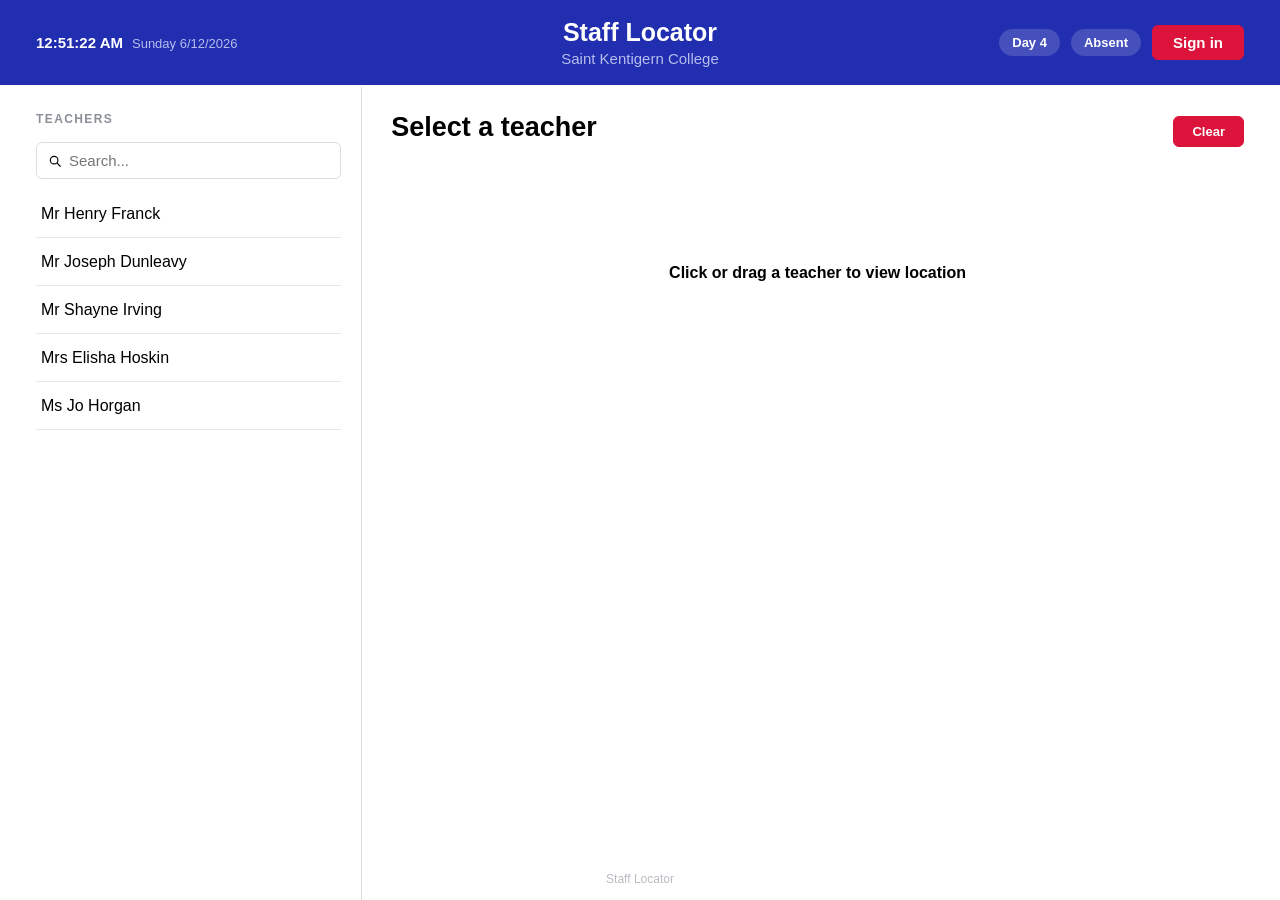
==== commit 2a097dfd: "Add files via upload" ====
--- a/index.html
+++ b/index.html
@@ -75,7 +75,7 @@
                     <!-- teachers timetable-->
                     <div class="timetable-list" id="timetableView">
                         <div class="drop-msg">
-                            <div class="main">Click or drag a teacher to view timetable</div>
+                            <div class="main">Click or drag a teacher to view location</div>
                         </div>
                     </div>
                 </div>
--- a/index.css
+++ b/index.css
@@ -1,6 +1,6 @@
-/* ============================================================
+/* 
    COLORS AND SETTINGS
-   ============================================================ */
+    */
 :root {
     /* Main colors */
     --page-bg: #212eb0;
@@ -9,7 +9,7 @@
 
     /* Text and backgrounds */
     --card-bg: #ffffff;
-    --text: #15181c;
+    --text: #000000;
     --muted: #8a8f98;
     --faint: #b9bcc3;
     --line: #e9e9ec;
@@ -21,7 +21,7 @@
     --green-bg: #e3f6ea;
     --green-text: #1f8a4c;
     --red-bg: #fde6e2;
-    --red-text: #c1432d;
+    --red-text: #DC143C;
     --neutral-bg: #f1f1f3;
     --neutral-text: #5a5f6b;
 
@@ -163,10 +163,6 @@
     color: var(--red-text);
 }
 
-.pill-amber {
-    background: #fdf1d9;
-    color: #a9711a;
-}
 
 /* ============================================================
    LOGIN BUTTON
@@ -289,26 +285,6 @@
 
 
 
-/* ============================================================
-   TOGGLE BUTTON - Mark absent/present
-   ============================================================ */
-.toggle-sm {
-    background: transparent;
-    border: 1px solid var(--line-strong);
-    border-radius: 4px;
-    padding: 0 7px;
-    cursor: pointer;
-    font-size: 11px;
-    color: var(--muted);
-}
-
-
-
-.toggle-sm.absent {
-    background: var(--red-bg);
-    border-color: var(--red-text);
-    color: var(--red-text);
-}
 
 /* ============================================================
    RIGHT PANEL - Timetable
@@ -515,8 +491,8 @@
     opacity: 0.55;
 }
 
-/* "Away" badge */
-.lesson .away-badge {
+/* "absent" badge */
+.lesson .absent-badge {
     background: var(--red-bg);
     color: var(--red-text);
     padding: 3px 11px;
@@ -616,16 +592,6 @@
     font-size: 16px;
     font-weight: 600;
     color: var(--text);
-}
-
-.drop-msg .sub {
-    font-size: 13px;
-    margin-top: 6px;
-    color: var(--muted);
-}
-
-.drop-msg-logged-in .main {
-    color: var(--blue-text);
 }
 
 /* ============================================================
@@ -647,8 +613,7 @@
    MISC - Loading, empty states
    ============================================================ */
 .loading,
-.no-results,
-.empty {
+.no-results {
     text-align: center;
     padding: 27px;
     color: var(--muted);
